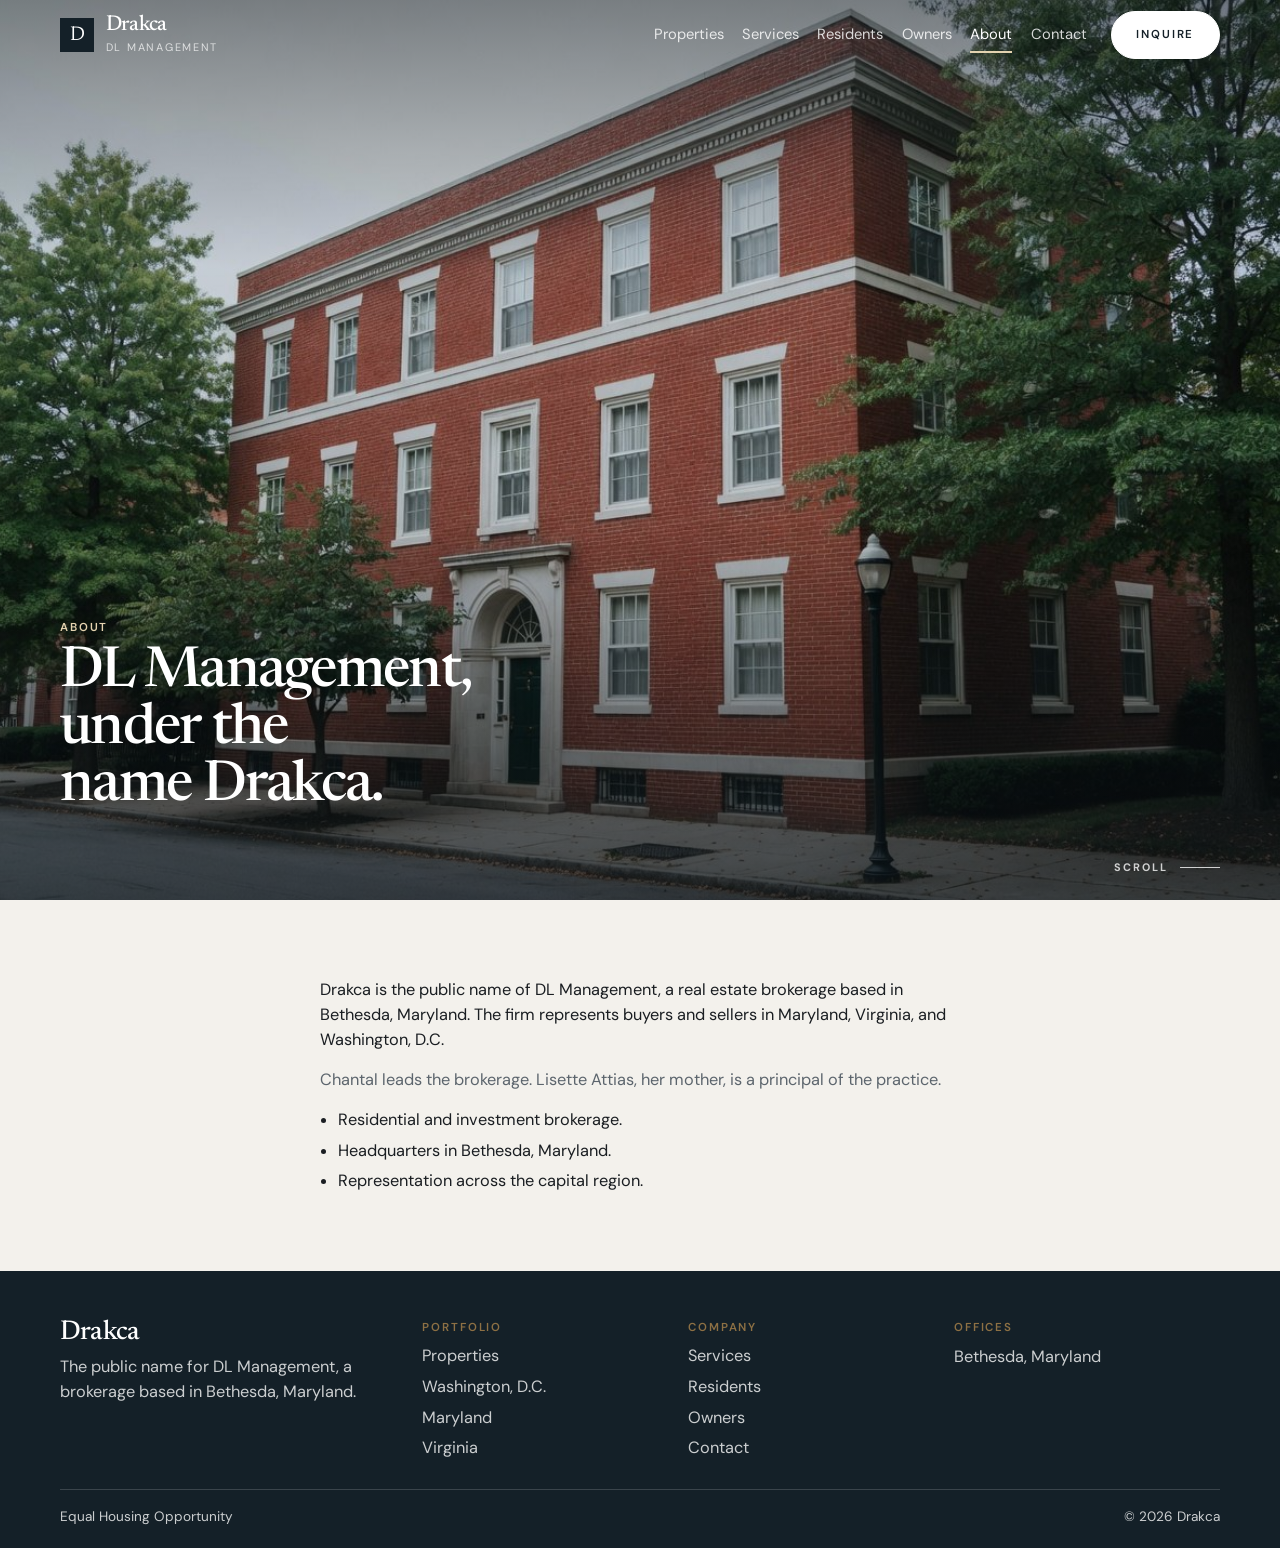
==== about.html @ c4f1db87 "Publish the Drakca site. Static pages for DL Management, under the public name Drakca." ====
<!DOCTYPE html>
<html lang="en">
<head>
  <meta charset="utf-8">
  <meta name="viewport" content="width=device-width, initial-scale=1">
  <title>About — Drakca</title>
  <meta name="description" content="Drakca is a property company working across Maryland, Virginia, and Washington, D.C.">
  <meta name="theme-color" content="#142028">
  <link rel="icon" href="favicon.svg" type="image/svg+xml">
  <link rel="preconnect" href="https://fonts.googleapis.com">
  <link rel="preconnect" href="https://fonts.gstatic.com" crossorigin>
  <link href="https://fonts.googleapis.com/css2?family=DM+Sans:ital,opsz,wght@0,9..40,400;0,9..40,500;0,9..40,600;0,9..40,700&family=Newsreader:opsz,wght@6..72,400;6..72,500;6..72,600&display=swap" rel="stylesheet">
  <link rel="stylesheet" href="css/styles.css?v=5">
</head>
<body data-page="about">
  <a class="skip" href="#main">Skip to content</a>
  <header class="site-header" id="header">
    <div class="wrap header-inner">
      <a class="brand" href="index.html"><span class="brand-mark" aria-hidden="true">D</span><span class="brand-type"><span class="brand-name">Drakca</span><span class="brand-sub">DL Management</span></span></a>
      <button class="menu-toggle" type="button" aria-expanded="false" aria-controls="nav-panel">Menu</button>
      <nav class="nav-panel" id="nav-panel" aria-label="Primary">
        <a href="properties.html" data-nav="properties">Properties</a>
        <a href="services.html" data-nav="services">Services</a>
        <a href="residents.html" data-nav="residents">Residents</a>
        <a href="owners.html" data-nav="owners">Owners</a>
        <a href="about.html" data-nav="about">About</a>
        <a href="contact.html" data-nav="contact">Contact</a>
        <a class="btn nav-inquire" href="contact.html">Inquire</a>
      </nav>
    </div>
  </header>
  <main id="main">
    <section class="page-hero">
      <img class="hero-media" src="images/bradley.jpg" alt="Brick apartment building on a tree-lined Bethesda street.">
      <div class="hero-shade" aria-hidden="true"></div>
      <div class="wrap">
        <p class="eyebrow">About</p>
        <h1>DL Management, under the name Drakca.</h1>
      </div>
      <a class="scroll-cue" href="#page">
        <span>Scroll</span>
        <span class="scroll-line" aria-hidden="true"></span>
      </a>
    </section>
    <section class="section" id="page">
      <div class="wrap prose">
        <p>Drakca is the public name of DL Management, a real estate brokerage based in Bethesda, Maryland. The firm represents buyers and sellers in Maryland, Virginia, and Washington, D.C.</p>
        <p>Chantal leads the brokerage. Lisette Attias, her mother, is a principal of the practice.</p>
        <ul class="list">
          <li>Residential and investment brokerage.</li>
          <li>Headquarters in Bethesda, Maryland.</li>
          <li>Representation across the capital region.</li>
        </ul>
      </div>
    </section>
  </main>
  <footer class="site-footer">
    <div class="wrap foot-grid">
      <div><p class="brand-name">Drakca</p><p>The public name for DL Management, a brokerage based in Bethesda, Maryland.</p></div>
      <div><p class="foot-label">Portfolio</p><a href="properties.html">Properties</a><a href="properties.html?state=Washington%2C%20D.C.">Washington, D.C.</a><a href="properties.html?state=Maryland">Maryland</a><a href="properties.html?state=Virginia">Virginia</a></div>
      <div><p class="foot-label">Company</p><a href="services.html">Services</a><a href="residents.html">Residents</a><a href="owners.html">Owners</a><a href="contact.html">Contact</a></div>
      <div><p class="foot-label">Offices</p><p>Bethesda, Maryland</p></div>
    </div>
    <div class="wrap legal"><span>Equal Housing Opportunity</span><span>© <span id="year">2026</span> Drakca</span></div>
  </footer>
  <script src="js/data.js"></script>
  <script src="js/site.js"></script>
</body>
</html>
---- css/styles.css ----
:root {
  --navy: #142028;
  --navy-2: #1d303b;
  --ink: #1a1e22;
  --muted: #5c656d;
  --line: #e3ddd4;
  --bg: #f3f1ec;
  --white: #fffcf8;
  --brass: #8d7044;
  --serif: "Newsreader", "Iowan Old Style", Georgia, serif;
  --sans: "DM Sans", "Avenir Next", "Segoe UI", sans-serif;
  --pad: clamp(1.15rem, 3vw, 2rem);
  --max: 1160px;
  --header: 4.4rem;
  color-scheme: light;
}

*, *::before, *::after { box-sizing: border-box; }
[hidden] { display: none !important; }
html { scroll-behavior: smooth; }
body {
  margin: 0;
  background: var(--bg);
  color: var(--ink);
  font-family: var(--sans);
  font-size: 1.02rem;
  line-height: 1.55;
  text-rendering: optimizeLegibility;
}
body.nav-open { overflow: hidden; }
img { max-width: 100%; display: block; }
button, input, select, textarea { font: inherit; color: inherit; }
button { cursor: pointer; }
h1, h2, h3, p { margin: 0; }
a { color: inherit; }
:focus-visible { outline: 2px solid var(--navy); outline-offset: 3px; }
::selection { background: var(--navy); color: white; }

.skip {
  position: absolute; left: var(--pad); top: -4rem;
  background: var(--navy); color: white; padding: 0.5rem 0.75rem; z-index: 80;
}
.skip:focus { top: 0.5rem; }
.wrap { width: min(var(--max), calc(100% - var(--pad) * 2)); margin-inline: auto; }
.eyebrow, .kicker, .foot-label, .filter-label {
  font-size: 0.72rem;
  letter-spacing: 0.16em;
  text-transform: uppercase;
  color: var(--brass);
  font-weight: 600;
}
.lede { color: var(--muted); max-width: 40rem; font-size: 1.05rem; }
h1, h2, .brand-name, .card h3, .market h3 {
  font-family: var(--serif);
  font-weight: 500;
  letter-spacing: -0.03em;
  line-height: 1.02;
}

.site-header {
  position: fixed; inset: 0 0 auto 0; z-index: 40;
  background: transparent;
  border-bottom: 1px solid transparent;
  color: white;
  transition: background .2s ease, border-color .2s ease, color .2s ease;
}
.site-header.is-scrolled,
body.nav-open .site-header {
  background: rgba(255, 252, 248, .96);
  border-bottom-color: var(--line);
  color: var(--navy);
}
.header-inner {
  height: var(--header);
  display: flex;
  align-items: center;
  gap: 1.25rem;
  position: relative;
}
.brand {
  display: flex; align-items: center; gap: 0.7rem;
  text-decoration: none; margin-right: auto;
}
.brand-mark {
  width: 2.15rem; height: 2.15rem;
  display: grid; place-items: center;
  background: var(--navy); color: white;
  font-family: var(--serif); font-size: 1.25rem;
}
.brand-name { display: block; font-size: 1.35rem; line-height: 1; color: inherit; }
.brand-sub {
  display: block; margin-top: 0.15rem;
  font-family: var(--sans); font-size: 0.68rem;
  letter-spacing: 0.16em; text-transform: uppercase; color: inherit; opacity: .72;
}
.nav-panel { display: flex; align-items: center; gap: 1.15rem; }
.nav-panel a:not(.btn) {
  text-decoration: none;
  font-size: 0.92rem;
  color: inherit;
  opacity: .82;
  padding: 0.35rem 0;
  border-bottom: 2px solid transparent;
}
.nav-panel a:not(.btn):hover { opacity: 1; }
.nav-panel a[aria-current="page"] { opacity: 1; border-bottom-color: #e4d3b0; }
.site-header.is-scrolled .nav-panel a[aria-current="page"],
body.nav-open .site-header .nav-panel a[aria-current="page"] { border-bottom-color: var(--brass); }
.nav-inquire {
  margin-left: 0.35rem;
  min-height: 2.5rem;
  padding: 0 1.15rem;
  opacity: 1;
  background: white;
  color: var(--navy);
  border-color: white;
}
.site-header.is-scrolled .nav-inquire,
body.nav-open .nav-inquire {
  background: var(--navy);
  color: white;
  border-color: var(--navy);
}
.menu-toggle {
  display: none;
  height: 2.5rem; padding: 0 0.85rem;
  border: 1px solid rgba(255,255,255,.55);
  background: transparent;
  color: inherit;
}
.site-header.is-scrolled .menu-toggle,
body.nav-open .menu-toggle {
  border-color: var(--line);
  background: var(--white);
  color: var(--navy);
}

.btn, .btn-ghost, .btn-line, .btn-text {
  display: inline-flex; align-items: center; justify-content: center;
  text-decoration: none;
  font-size: 0.72rem; font-weight: 600;
  letter-spacing: 0.16em; text-transform: uppercase;
  transition: background .3s ease, color .3s ease, border-color .3s ease;
}
.btn, .btn-line {
  min-height: 3rem; padding: 0 1.55rem;
  border: 1px solid transparent; border-radius: 999px;
}
.btn { background: var(--navy); color: white; border-color: var(--navy); }
.site-header .nav-inquire { background: white; color: var(--navy); border-color: white; }
.site-header.is-scrolled .nav-inquire,
body.nav-open .site-header .nav-inquire { background: var(--navy); color: white; border-color: var(--navy); }
.btn:hover { background: #0d171c; }
.btn-text, .btn-ghost {
  min-height: 0; padding: 0.35rem 0;
  background: none; border: 0; border-radius: 0;
  color: inherit;
  border-bottom: 1px solid transparent;
}
.btn-text:hover, .btn-ghost:hover { border-bottom-color: currentColor; }
.btn-line { background: transparent; color: var(--navy); border-color: var(--navy); }
.btn-line:hover { background: var(--navy); color: white; }
.btn-block { width: 100%; }

.hero {
  position: relative;
  min-height: 100svh;
  display: flex;
  align-items: flex-end;
  color: white;
  background: var(--navy);
  overflow: hidden;
}
.hero-media, .hero-shade { position: absolute; inset: 0; }
.hero-media { width: 100%; height: 100%; max-width: none; object-fit: cover; object-position: 58% 42%; }
.hero-shade {
  background:
    linear-gradient(180deg, rgba(10,16,20,.62) 0%, rgba(10,16,20,.18) 22%, rgba(10,16,20,.12) 48%, rgba(10,16,20,.72) 100%),
    linear-gradient(100deg, rgba(10,16,20,.5) 0%, rgba(10,16,20,.16) 46%, rgba(10,16,20,0) 72%);
}
.page-hero .hero-shade {
  background: linear-gradient(180deg, rgba(10,16,20,.48) 0%, rgba(10,16,20,.06) 30%, rgba(10,16,20,.08) 58%, rgba(10,16,20,.7) 100%);
}
.hero-content { position: relative; z-index: 1; padding: 0 0 2.4rem; }
.finder {
  --finder-line: rgba(20, 32, 40, 0.16);
  --finder-ink: var(--ink);
  --finder-label: var(--brass);
  --finder-muted: var(--muted);
  --finder-chevron: url("data:image/svg+xml;utf8,<svg xmlns='http://www.w3.org/2000/svg' viewBox='0 0 12 8' fill='none'><path d='M1 1.5 6 6.5 11 1.5' stroke='%238d7044' stroke-width='1.4' stroke-linecap='round' stroke-linejoin='round'/></svg>");
  display: grid;
  grid-template-columns: 0.9fr 0.9fr 1.05fr 1.35fr auto;
  align-items: stretch;
  margin-top: 1.65rem;
  max-width: 100%;
  background: transparent;
  color: var(--finder-ink);
  border: 0;
  border-top: 1px solid var(--finder-line);
  box-shadow: none;
}
.hero .finder {
  --finder-line: rgba(255, 255, 255, 0.32);
  --finder-ink: white;
  --finder-label: #e4d3b0;
  --finder-muted: rgba(255, 255, 255, 0.66);
  --finder-chevron: url("data:image/svg+xml;utf8,<svg xmlns='http://www.w3.org/2000/svg' viewBox='0 0 12 8' fill='none'><path d='M1 1.5 6 6.5 11 1.5' stroke='%23e4d3b0' stroke-width='1.4' stroke-linecap='round' stroke-linejoin='round'/></svg>");
  color-scheme: dark;
}
.finder label {
  display: grid;
  align-content: center;
  gap: 0.28rem;
  min-width: 0;
  padding: 0.85rem 1.05rem 0.7rem 0;
  border-right: 0;
}
.finder label + label { padding-left: 1.05rem; }
.finder label span {
  font-size: 0.66rem;
  letter-spacing: 0.16em;
  text-transform: uppercase;
  color: var(--finder-label);
  font-weight: 600;
}
.finder select,
.finder input {
  width: 100%;
  min-width: 0;
  border: 0;
  border-radius: 0;
  background: transparent;
  padding: 0;
  min-height: 1.7rem;
  font-family: var(--serif);
  font-size: 1.2rem;
  letter-spacing: -0.02em;
  color: var(--finder-ink);
  box-shadow: none;
}
.finder input::placeholder { color: var(--finder-muted); font-family: var(--serif); }
.finder select {
  appearance: none;
  background-image: var(--finder-chevron);
  background-repeat: no-repeat;
  background-position: right 0.05rem center;
  background-size: 0.7rem;
  padding-right: 1.2rem;
  cursor: pointer;
}
.hero .finder select option { color: var(--ink); background: var(--white); }
.finder-go {
  align-self: end;
  display: inline-flex;
  align-items: center;
  justify-content: flex-end;
  gap: 0.55rem;
  margin: 0 0 0.55rem 0.75rem;
  min-height: 0;
  padding: 0.35rem 0;
  border: 0;
  border-radius: 0;
  background: transparent;
  color: var(--finder-ink);
  font-size: 0.66rem;
  font-weight: 600;
  letter-spacing: 0.16em;
  text-transform: uppercase;
}
.finder-go svg { width: 1.05rem; height: 1.05rem; flex: none; }
.finder-go:hover { background: transparent; border-bottom: 1px solid currentColor; filter: none; }
.finder-page { margin-top: 0; margin-bottom: 1.35rem; }
.hero .btn, .close .btn, .band .btn { background: var(--white); color: var(--navy); border-color: var(--white); }
.hero .btn:hover, .close .btn:hover, .band .btn:hover { background: #f7f4ee; }
.scroll-cue {
  position: absolute; z-index: 1; right: max(var(--pad), calc((100% - var(--max)) / 2));
  bottom: 1.5rem;
  display: inline-flex; align-items: center; gap: 0.75rem;
  color: rgba(255,255,255,.78);
  text-decoration: none;
  font-size: 0.68rem; font-weight: 700;
  letter-spacing: 0.18em; text-transform: uppercase;
}
.scroll-cue:hover { color: white; }
.scroll-line { width: 2.5rem; height: 1px; background: currentColor; }
.hero .eyebrow { color: #e4d3b0; }
.hero h1 {
  margin: 0.45rem 0 0.75rem;
  font-size: clamp(2.35rem, 4.4vw, 4.05rem);
  max-width: min(14ch, 100%);
  text-wrap: balance;
  color: white;
}
.hero .lede { color: rgba(255,255,255,.9); font-size: 1.08rem; max-width: 32rem; }
.hero-actions { display: flex; flex-wrap: wrap; gap: 0.7rem; margin-top: 1.35rem; }

.section { padding: clamp(3.2rem, 6vw, 5.2rem) 0; }
section[id] { scroll-margin-top: calc(var(--header) + 0.75rem); }
body[data-page="properties"] #page {
  scroll-margin-top: var(--header);
  box-shadow: 0 -3rem 0 var(--bg);
}
.markets-section { padding-bottom: clamp(2.6rem, 5vw, 4rem); }
.section-follow { padding-top: 0; }
.section-head { margin-bottom: 1.6rem; max-width: 40rem; }
.section-head h2, .page-hero h1 { font-size: clamp(2.3rem, 4vw, 3.4rem); }
.section-head .lede, .page-hero .lede { margin-top: 0.75rem; }
.section-head-row {
  display: flex; justify-content: space-between; align-items: flex-end; gap: 1.5rem;
  margin-bottom: 1.5rem;
}
.section-head-row h2 { font-size: clamp(2.1rem, 4vw, 3rem); }

.property-tease { padding: 2.1rem 0 0.2rem; }
.property-tease .wrap { display: flex; flex-direction: column; align-items: center; }
.bubbles {
  display: flex;
  flex-wrap: wrap;
  justify-content: center;
  gap: 1.15rem 1.6rem;
  width: 100%;
}
.bubble {
  width: 7.4rem;
  display: flex;
  flex-direction: column;
  align-items: center;
  gap: 0.55rem;
  text-align: center;
  text-decoration: none;
  color: var(--ink);
}
.bubble-photo {
  position: relative;
  width: 5.35rem;
  height: 5.35rem;
  border-radius: 50%;
  display: block;
}
.bubble-photo img,
.bubble-mark {
  width: 100%;
  height: 100%;
  border-radius: 50%;
  object-fit: cover;
  background: var(--white);
  border: 1px solid var(--line);
  display: block;
}
.bubble-mark {
  display: grid;
  place-items: center;
  font-family: var(--serif);
  font-size: 1.35rem;
  color: var(--navy);
}
.bubble-facts {
  position: absolute;
  inset: 0;
  border-radius: 50%;
  background: rgba(20, 32, 40, 0.9);
  color: white;
  display: flex;
  flex-direction: column;
  justify-content: center;
  align-items: center;
  gap: 0.22rem;
  padding: 0.75rem;
  text-align: center;
  font-size: 0.68rem;
  line-height: 1.25;
  opacity: 0;
  transition: opacity .18s ease;
}
.bubble:hover .bubble-facts,
.bubble:focus-visible .bubble-facts { opacity: 1; }
.bubble-name {
  font-family: var(--serif);
  font-size: 0.98rem;
  line-height: 1.2;
}
.bubble:hover .bubble-name { text-decoration: underline; text-underline-offset: 0.14em; }
.shop {
  display: flex;
  flex-wrap: wrap;
  justify-content: center;
  gap: 2.4rem 2.1rem;
  padding: 0.4rem 0 1rem;
}
.shop .bubble { width: 11rem; }
.shop .bubble-photo { width: 9.6rem; height: 9.6rem; }
.shop .bubble-facts { font-size: 0.84rem; padding: 1.1rem; gap: 0.35rem; }
.shop .bubble-name { font-size: 1.15rem; }
.apply-panel h2 { font-size: 1.8rem; margin: 0.35rem 0 0.2rem; }
.apply-panel ol { margin: 0.85rem 0 1.15rem; padding-left: 1.15rem; color: var(--muted); }
.apply-panel li + li { margin-top: 0.45rem; }
.apply-note { margin-top: 0.9rem; font-size: 0.92rem; }
.apply-note a { font-weight: 600; }
.see-properties {
  display: inline-flex;
  flex-direction: column;
  align-items: center;
  gap: 0.4rem;
  margin-top: 1.25rem;
  color: var(--navy);
  font-weight: 600;
  font-size: 0.95rem;
  text-decoration: none;
}
.see-properties:hover { color: var(--brass); }
.see-arrow {
  width: 2.15rem;
  height: 2.15rem;
  border: 1px solid currentColor;
  border-radius: 50%;
  display: grid;
  place-items: center;
}
.see-arrow svg { width: 0.95rem; height: 0.95rem; display: block; }

.markets { display: grid; grid-template-columns: repeat(3, 1fr); gap: 1rem; }
.market {
  background: var(--white);
  border: 1px solid var(--line);
  padding: 1.3rem 1.25rem 1.15rem;
  display: flex; flex-direction: column; gap: 0.8rem;
  min-height: 100%;
}
.market h3 { font-size: 1.8rem; }
.market ul { margin: 0; padding: 0; list-style: none; color: var(--muted); }
.market li + li { margin-top: 0.25rem; }
a.market { text-decoration: none; color: inherit; }
.market a { margin-top: auto; color: var(--navy); }
a.market .btn-text { margin-top: auto; align-self: flex-start; color: var(--navy); }
a.market:hover h3 { text-decoration: underline; text-underline-offset: 0.14em; }

.book, .featured {
  display: grid;
  grid-template-columns: repeat(3, 1fr);
  gap: 1.35rem 1rem;
}
.card {
  display: flex; flex-direction: column;
  text-decoration: none; color: inherit;
  background: var(--white);
  border: 1px solid var(--line);
}
.card figure { margin: 0; overflow: hidden; background: #e7e2da; }
.card img { width: 100%; aspect-ratio: 3/2; object-fit: cover; transition: transform .45s ease; }
.card:hover img { transform: scale(1.035); }
.card-body { padding: 0.9rem 0.95rem 1.05rem; }
.card h3 { font-size: 1.45rem; margin: 0.3rem 0 0.25rem; }
.card .meta, .card .open-note { color: var(--muted); font-size: 0.92rem; }
.card .open-note { color: var(--navy); margin-top: 0.35rem; font-weight: 600; }
.card:hover h3 { text-decoration: underline; text-underline-offset: 0.14em; }

.service-grid { display: grid; grid-template-columns: 1fr 1fr; gap: 1rem; }
.service-card, .info-card, .step, .quote {
  background: var(--white);
  border: 1px solid var(--line);
  padding: 1.25rem 1.2rem 1.3rem;
}
.service-card h3, .info-card h3, .step h3 { font-family: var(--serif); font-size: 1.55rem; font-weight: 500; margin: 0.35rem 0 0.45rem; }
.service-card p, .info-card p, .step p { color: var(--muted); }
.num { font-family: var(--serif); color: var(--brass); font-size: 0.95rem; }

.band {
  display: grid;
  grid-template-columns: 1.15fr 0.85fr;
  background: var(--navy);
  color: white;
}
.band img { width: 100%; height: 100%; min-height: 320px; object-fit: cover; }
.band-copy { padding: clamp(2rem, 5vw, 4rem); display: flex; flex-direction: column; justify-content: center; }
.band h2 { font-size: clamp(2rem, 4vw, 3rem); margin: 0.4rem 0 0.8rem; }
.band p { color: rgba(255,255,255,.82); max-width: 36rem; }
.band .hero-actions { margin-top: 1.35rem; }
.band .btn { align-self: flex-start; }

.close {
  position: relative;
  min-height: clamp(28rem, 70vh, 40rem);
  display: flex; align-items: flex-end;
  color: white;
  background: var(--navy);
  overflow: hidden;
}
.close img { position: absolute; inset: 0; width: 100%; height: 100%; object-fit: cover; object-position: center 40%; }
.close-copy { position: relative; z-index: 1; padding: 4rem 0 3.4rem; }
.close h2 { font-size: clamp(2.4rem, 5vw, 4rem); margin: 0.45rem 0 0.8rem; }
.close p { color: rgba(255,255,255,.86); max-width: 34rem; }
.close .eyebrow { color: #e4d3b0; }

.quotes { display: grid; grid-template-columns: repeat(3, 1fr); gap: 1rem; }
.quote blockquote {
  margin: 0.6rem 0 1rem;
  font-family: var(--serif);
  font-size: 1.35rem;
  line-height: 1.25;
  letter-spacing: -0.02em;
}
.quote figcaption { color: var(--muted); font-size: 0.9rem; }

.page-hero {
  position: relative;
  height: 100svh;
  min-height: 100svh;
  max-height: 100svh;
  display: flex;
  align-items: flex-end;
  color: white;
  background: var(--navy);
  overflow: hidden;
  padding: 0;
}
.page-hero .hero-media { object-position: center 46%; }
.page-hero .wrap { position: relative; z-index: 1; width: min(var(--max), calc(100% - var(--pad) * 2)); padding: 0 0 5.2rem; }
.page-hero h1 {
  max-width: min(16ch, 100%);
  color: white;
  text-wrap: balance;
  margin-top: 0.5rem;
  font-size: clamp(2.35rem, 4.4vw, 4.05rem);
}
.page-action { margin-top: 1.6rem; }
.page-hero .lede { color: rgba(255,255,255,.88); max-width: 34rem; }
.page-hero .eyebrow { color: #e4d3b0; }
.page-hero .btn { background: var(--white); color: var(--navy); border-color: var(--white); }

.filter-bar {
  display: grid;
  gap: 0.9rem;
  background: var(--white);
  border: 1px solid var(--line);
  padding: 1rem;
  margin: 1.4rem 0 1rem;
}
.filter-row { display: flex; flex-wrap: wrap; gap: 0.4rem; align-items: center; }
.filter-label { width: 100%; margin-bottom: 0.15rem; }
.chip {
  border: 1px solid var(--line);
  background: var(--bg);
  color: var(--ink);
  min-height: 2.1rem;
  padding: 0.2rem 0.7rem;
  font-size: 0.9rem;
}
.chip.is-on { background: var(--navy); color: white; border-color: var(--navy); }
.search-row { display: grid; grid-template-columns: 1fr; }
.search-row input { width: 100%; border: 1px solid var(--line); background: var(--white); padding: 0.75rem 0.8rem; font-size: 1rem; }
.result-count { color: var(--muted); margin: 0 0 1rem; font-size: 0.92rem; }
.empty { color: var(--muted); padding: 0.5rem 0 1rem; }
.empty button { border: 0; background: none; padding: 0; color: var(--navy); font-weight: 600; text-decoration: underline; text-underline-offset: 0.15em; }

.property-intro { padding-top: 0; }
.property-intro h1 { font-size: clamp(2.6rem, 5vw, 4.2rem); }
.facts {
  display: grid;
  grid-template-columns: repeat(3, 1fr);
  gap: 1rem;
  margin: 1.4rem 0;
  padding: 1rem 0;
  border-top: 1px solid var(--line);
  border-bottom: 1px solid var(--line);
}
.facts dt { font-size: 0.72rem; letter-spacing: 0.12em; text-transform: uppercase; color: var(--muted); }
.facts dd { margin: 0.25rem 0 0; }
.story-grid { display: grid; grid-template-columns: 1.3fr 0.7fr; gap: 2rem; align-items: start; }
.story p { color: var(--muted); margin-top: 0.85rem; }
.inquiry {
  background: var(--white);
  border: 1px solid var(--line);
  padding: 1.2rem;
  position: sticky;
  top: 5.5rem;
}
.inquiry p { color: var(--muted); margin: 0.4rem 0 1rem; }
.gallery { display: grid; grid-template-columns: 1fr 1fr; gap: 0.7rem; margin-top: 1rem; }
.gallery img { width: 100%; aspect-ratio: 3/2; object-fit: cover; }

.split { display: grid; grid-template-columns: 1fr 1fr; gap: 1rem; }
.steps { display: grid; grid-template-columns: repeat(3, 1fr); gap: 1rem; }
.callout {
  border-left: 3px solid var(--navy);
  background: var(--white);
  padding: 1rem 1.1rem;
  color: var(--ink);
}
.list { margin: 0.6rem 0 0; padding-left: 1.1rem; }
.list li + li { margin-top: 0.35rem; }

.prose { max-width: 40rem; }
.prose p + p, .prose .list { margin-top: 0.9rem; }
.prose p { color: var(--muted); }
.prose p:first-child { color: var(--ink); }
.contact-grid, .about-grid {
  display: grid;
  grid-template-columns: 0.85fr 1.15fr;
  gap: clamp(1.5rem, 4vw, 3rem);
  align-items: start;
}
.about-grid img { width: 100%; aspect-ratio: 4/3; object-fit: cover; }
.form, .form-success {
  background: var(--white);
  border: 1px solid var(--line);
  padding: clamp(1rem, 2vw, 1.4rem);
  display: grid;
  gap: 0.85rem;
}
.form-row { display: grid; grid-template-columns: 1fr 1fr; gap: 0.85rem; }
.field { display: grid; gap: 0.35rem; }
.field label { font-size: 0.75rem; letter-spacing: 0.08em; text-transform: uppercase; color: var(--muted); }
input, select, textarea {
  width: 100%; border: 1px solid var(--line); background: var(--white);
  padding: 0.75rem 0.8rem; border-radius: 0; font-size: 1rem;
}
textarea { min-height: 8.5rem; resize: vertical; }
input[aria-invalid="true"], textarea[aria-invalid="true"] { border-color: #8d3b32; }
.error { color: #8d3b32; font-size: 0.85rem; margin: 0; letter-spacing: 0; text-transform: none; }
.form-success h2 { font-size: 2.2rem; margin: 0.2rem 0 0.5rem; }
.form-success p { color: var(--muted); }
.desk-lines { display: grid; gap: 0.35rem; margin-top: 1.2rem; }
.desk-lines a { font-weight: 600; }

.faq details { border-top: 1px solid var(--line); }
.faq details:last-child { border-bottom: 1px solid var(--line); }
.faq summary {
  display: flex; justify-content: space-between; gap: 1rem;
  padding: 1rem 0; cursor: pointer; list-style: none; font-weight: 600;
}
.faq summary::-webkit-details-marker { display: none; }
.faq summary::after { content: "+"; font-family: var(--serif); font-size: 1.4rem; color: var(--muted); }
.faq details[open] summary::after { content: "–"; }
.faq details p { margin: 0 0 1rem; color: var(--muted); max-width: 44rem; }

.site-footer { background: var(--navy); color: rgba(255,255,255,.78); padding: 2.6rem 0 1.3rem; }
.foot-grid { display: grid; grid-template-columns: 1.4fr 1fr 1fr 1.1fr; gap: 1.5rem; }
.site-footer .brand-name { color: white; font-size: 1.7rem; }
.site-footer a { color: rgba(255,255,255,.78); text-decoration: none; display: block; margin-top: 0.35rem; }
.site-footer a:hover { color: white; }
.site-footer p { margin-top: 0.45rem; }
.legal {
  display: flex; justify-content: space-between; gap: 1rem; flex-wrap: wrap;
  margin-top: 1.8rem; padding-top: 1rem;
  border-top: 1px solid rgba(255,255,255,.16);
  font-size: 0.85rem;
}
.eho { display: inline-flex; align-items: center; gap: 0.4rem; }

@media (max-width: 980px) {
  .menu-toggle { display: inline-flex; }
  .nav-panel {
    display: none;
    position: absolute;
    left: calc(var(--pad) * -1);
    right: calc(var(--pad) * -1);
    top: 100%;
    flex-direction: column;
    align-items: stretch;
    gap: 0;
    padding: 0.25rem var(--pad) 1rem;
    background: var(--white);
    border-bottom: 1px solid var(--line);
  }
  .nav-panel.is-open { display: flex; }
  .nav-panel a:not(.btn) { padding: 0.85rem 0; border-bottom: 1px solid var(--line); font-size: 1.05rem; }
  .nav-inquire { margin: 0.8rem 0 0; justify-content: center; }
  .markets, .book, .featured, .service-grid, .quotes, .split, .steps, .facts, .story-grid, .contact-grid, .about-grid, .form-row, .foot-grid, .band {
    grid-template-columns: 1fr;
  }
  .inquiry { position: static; }
}
@media (max-width: 860px) {
  .finder { grid-template-columns: 1fr 1fr; }
  .finder label:nth-child(2) { border-right: 0; }
  .finder-query { grid-column: 1 / -1; padding-left: 0; border-top: 1px solid var(--finder-line); }
  .finder-go { grid-column: 1 / -1; justify-content: flex-start; margin: 0.35rem 0 0.7rem; }
}
@media (max-width: 640px) {
  .book, .featured { grid-template-columns: 1fr; }
  .page-hero { height: 100svh; max-height: 100svh; }
  .hero-content { padding-bottom: 1.6rem; }
  .page-hero .wrap { padding-bottom: 4.4rem; }
  .finder { grid-template-columns: 1fr; }
  .finder label, .finder label:nth-child(2), .finder label + label { padding-left: 0; border-bottom: 1px solid var(--finder-line); }
  .scroll-cue { left: var(--pad); right: auto; bottom: 1.15rem; }
  .hero h1 { font-size: clamp(2.35rem, 10vw, 3.1rem); }
  .page-hero h1 { font-size: clamp(2.2rem, 9vw, 2.9rem); }
  .section-head-row { flex-direction: column; align-items: flex-start; }
}
@media (prefers-reduced-motion: reduce) {
  html { scroll-behavior: auto; }
  .site-header { transition: none; }
  .card img, .bubble-facts { transition: none; }
}
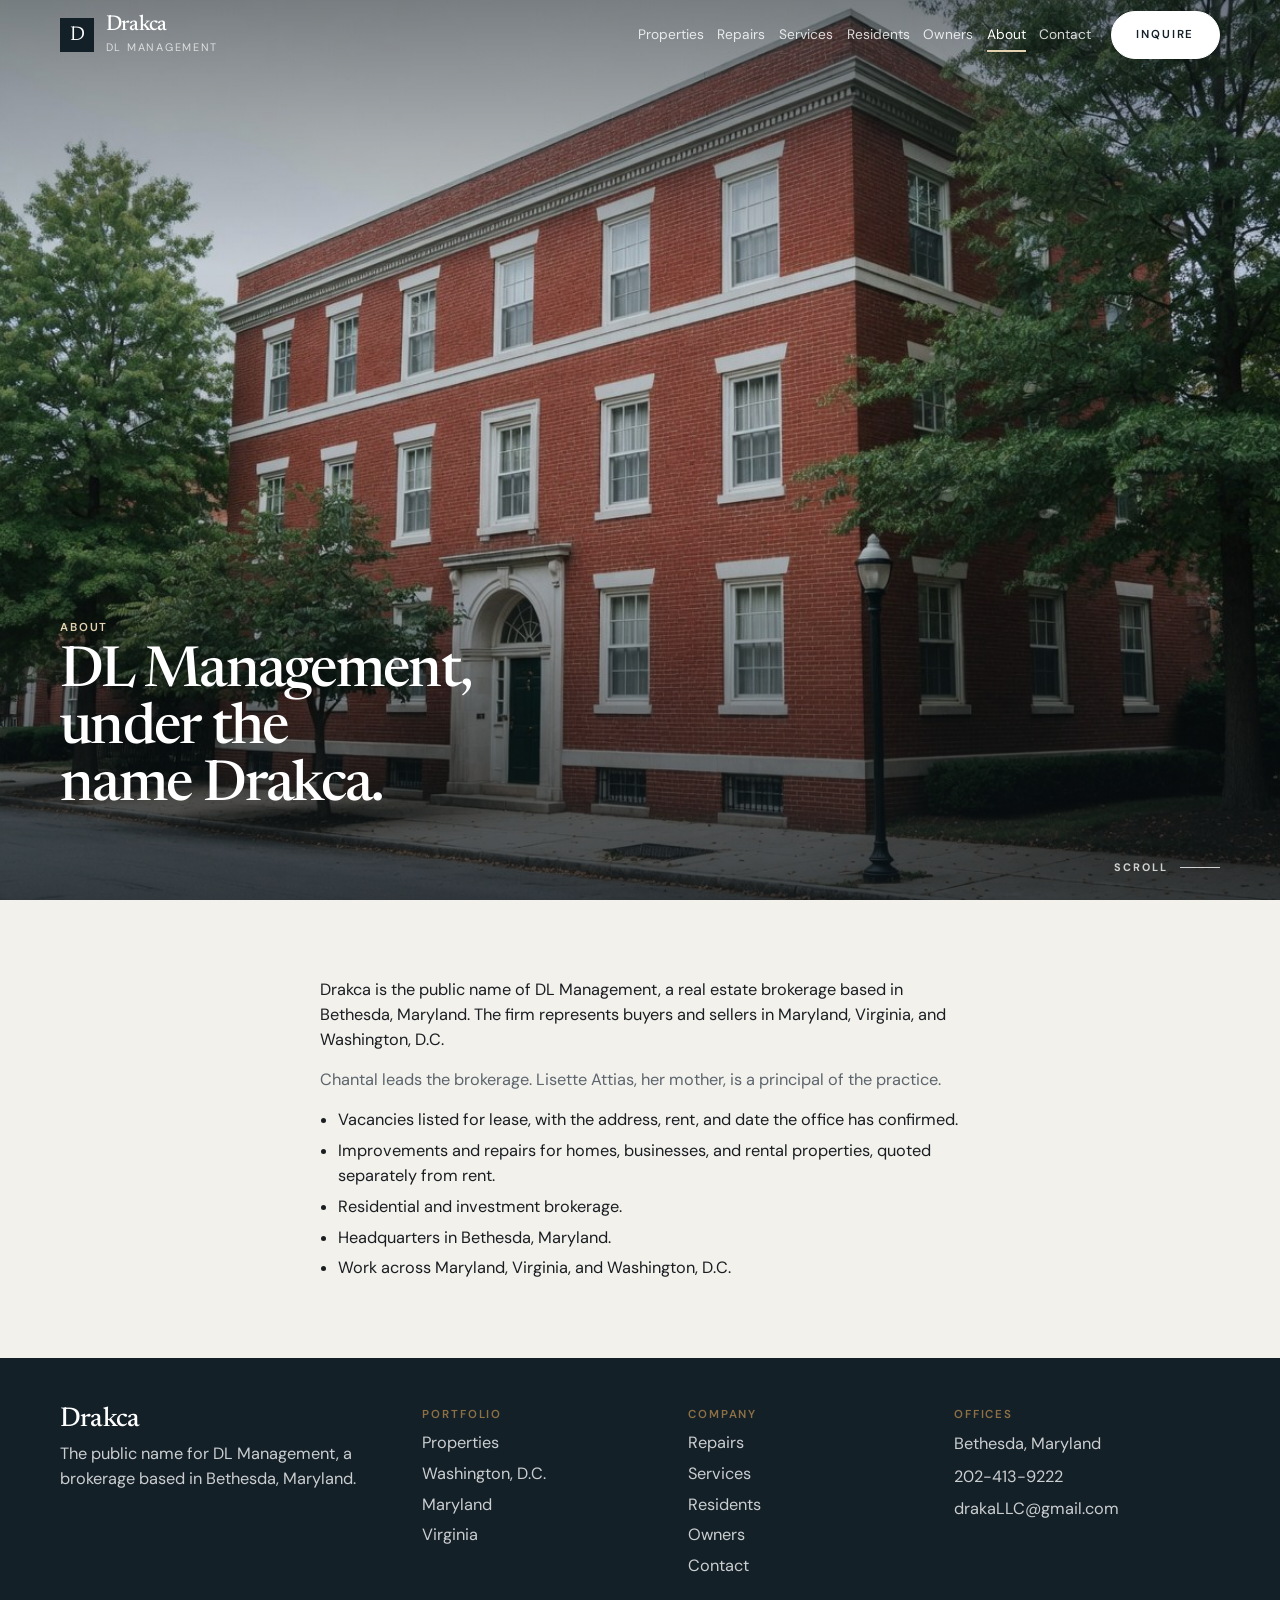
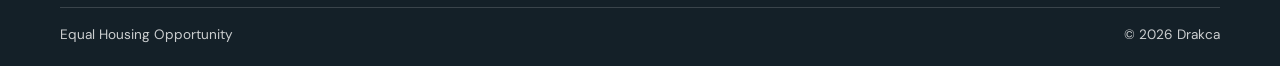
==== commit b937baf5: "List the Silver Spring vacancy and add repairs. Show 1607 Lansdowne Way for lease, the office phone " ====
--- a/about.html
+++ b/about.html
@@ -10,7 +10,7 @@
   <link rel="preconnect" href="https://fonts.googleapis.com">
   <link rel="preconnect" href="https://fonts.gstatic.com" crossorigin>
   <link href="https://fonts.googleapis.com/css2?family=DM+Sans:ital,opsz,wght@0,9..40,400;0,9..40,500;0,9..40,600;0,9..40,700&family=Newsreader:opsz,wght@6..72,400;6..72,500;6..72,600&display=swap" rel="stylesheet">
-  <link rel="stylesheet" href="css/styles.css?v=5">
+  <link rel="stylesheet" href="css/styles.css?v=6">
 </head>
 <body data-page="about">
   <a class="skip" href="#main">Skip to content</a>
@@ -20,6 +20,7 @@
       <button class="menu-toggle" type="button" aria-expanded="false" aria-controls="nav-panel">Menu</button>
       <nav class="nav-panel" id="nav-panel" aria-label="Primary">
         <a href="properties.html" data-nav="properties">Properties</a>
+        <a href="improvements.html" data-nav="improvements">Repairs</a>
         <a href="services.html" data-nav="services">Services</a>
         <a href="residents.html" data-nav="residents">Residents</a>
         <a href="owners.html" data-nav="owners">Owners</a>
@@ -47,9 +48,11 @@
         <p>Drakca is the public name of DL Management, a real estate brokerage based in Bethesda, Maryland. The firm represents buyers and sellers in Maryland, Virginia, and Washington, D.C.</p>
         <p>Chantal leads the brokerage. Lisette Attias, her mother, is a principal of the practice.</p>
         <ul class="list">
+          <li>Vacancies listed for lease, with the address, rent, and date the office has confirmed.</li>
+          <li>Improvements and repairs for homes, businesses, and rental properties, quoted separately from rent.</li>
           <li>Residential and investment brokerage.</li>
           <li>Headquarters in Bethesda, Maryland.</li>
-          <li>Representation across the capital region.</li>
+          <li>Work across Maryland, Virginia, and Washington, D.C.</li>
         </ul>
       </div>
     </section>
@@ -58,8 +61,8 @@
     <div class="wrap foot-grid">
       <div><p class="brand-name">Drakca</p><p>The public name for DL Management, a brokerage based in Bethesda, Maryland.</p></div>
       <div><p class="foot-label">Portfolio</p><a href="properties.html">Properties</a><a href="properties.html?state=Washington%2C%20D.C.">Washington, D.C.</a><a href="properties.html?state=Maryland">Maryland</a><a href="properties.html?state=Virginia">Virginia</a></div>
-      <div><p class="foot-label">Company</p><a href="services.html">Services</a><a href="residents.html">Residents</a><a href="owners.html">Owners</a><a href="contact.html">Contact</a></div>
-      <div><p class="foot-label">Offices</p><p>Bethesda, Maryland</p></div>
+      <div><p class="foot-label">Company</p><a href="improvements.html">Repairs</a><a href="services.html">Services</a><a href="residents.html">Residents</a><a href="owners.html">Owners</a><a href="contact.html">Contact</a></div>
+      <div><p class="foot-label">Offices</p><p>Bethesda, Maryland</p><p><a data-phone href=""></a></p><p><a data-email href=""></a></p></div>
     </div>
     <div class="wrap legal"><span>Equal Housing Opportunity</span><span>© <span id="year">2026</span> Drakca</span></div>
   </footer>
--- a/css/styles.css
+++ b/css/styles.css
@@ -93,10 +93,10 @@
   font-family: var(--sans); font-size: 0.68rem;
   letter-spacing: 0.16em; text-transform: uppercase; color: inherit; opacity: .72;
 }
-.nav-panel { display: flex; align-items: center; gap: 1.15rem; }
+.nav-panel { display: flex; align-items: center; gap: 0.85rem; }
 .nav-panel a:not(.btn) {
   text-decoration: none;
-  font-size: 0.92rem;
+  font-size: 0.86rem;
   color: inherit;
   opacity: .82;
   padding: 0.35rem 0;
@@ -293,9 +293,12 @@
 }
 .hero .lede { color: rgba(255,255,255,.9); font-size: 1.08rem; max-width: 32rem; }
 .hero-actions { display: flex; flex-wrap: wrap; gap: 0.7rem; margin-top: 1.35rem; }
+.contact-line { display: flex; flex-wrap: wrap; gap: 0.35rem 1.15rem; margin-top: 1.15rem; }
+.contact-line a { font-weight: 600; text-decoration: none; border-bottom: 1px solid transparent; }
+.contact-line a:hover { border-bottom-color: currentColor; }
 
 .section { padding: clamp(3.2rem, 6vw, 5.2rem) 0; }
-section[id] { scroll-margin-top: calc(var(--header) + 0.75rem); }
+section[id], #estimate { scroll-margin-top: calc(var(--header) + 0.75rem); }
 body[data-page="properties"] #page {
   scroll-margin-top: var(--header);
   box-shadow: 0 -3rem 0 var(--bg);
@@ -439,6 +442,7 @@
   grid-template-columns: repeat(3, 1fr);
   gap: 1.35rem 1rem;
 }
+.book:has(> .card:only-child) { grid-template-columns: minmax(0, 38rem); }
 .card {
   display: flex; flex-direction: column;
   text-decoration: none; color: inherit;
@@ -526,6 +530,15 @@
 .page-hero .lede { color: rgba(255,255,255,.88); max-width: 34rem; }
 .page-hero .eyebrow { color: #e4d3b0; }
 .page-hero .btn { background: var(--white); color: var(--navy); border-color: var(--white); }
+.page-hero.page-hero-plain {
+  height: auto;
+  min-height: 0;
+  max-height: none;
+  padding-top: calc(var(--header) + 2.75rem);
+}
+.page-hero.page-hero-plain .wrap { padding-bottom: 2.8rem; }
+.page-hero.page-hero-plain .scroll-cue { display: none; }
+.page-hero.page-hero-plain h1 { max-width: 16ch; }
 
 .filter-bar {
   display: grid;
@@ -679,6 +692,7 @@
 @media (max-width: 640px) {
   .book, .featured { grid-template-columns: 1fr; }
   .page-hero { height: 100svh; max-height: 100svh; }
+  .page-hero.page-hero-plain { height: auto; max-height: none; }
   .hero-content { padding-bottom: 1.6rem; }
   .page-hero .wrap { padding-bottom: 4.4rem; }
   .finder { grid-template-columns: 1fr; }
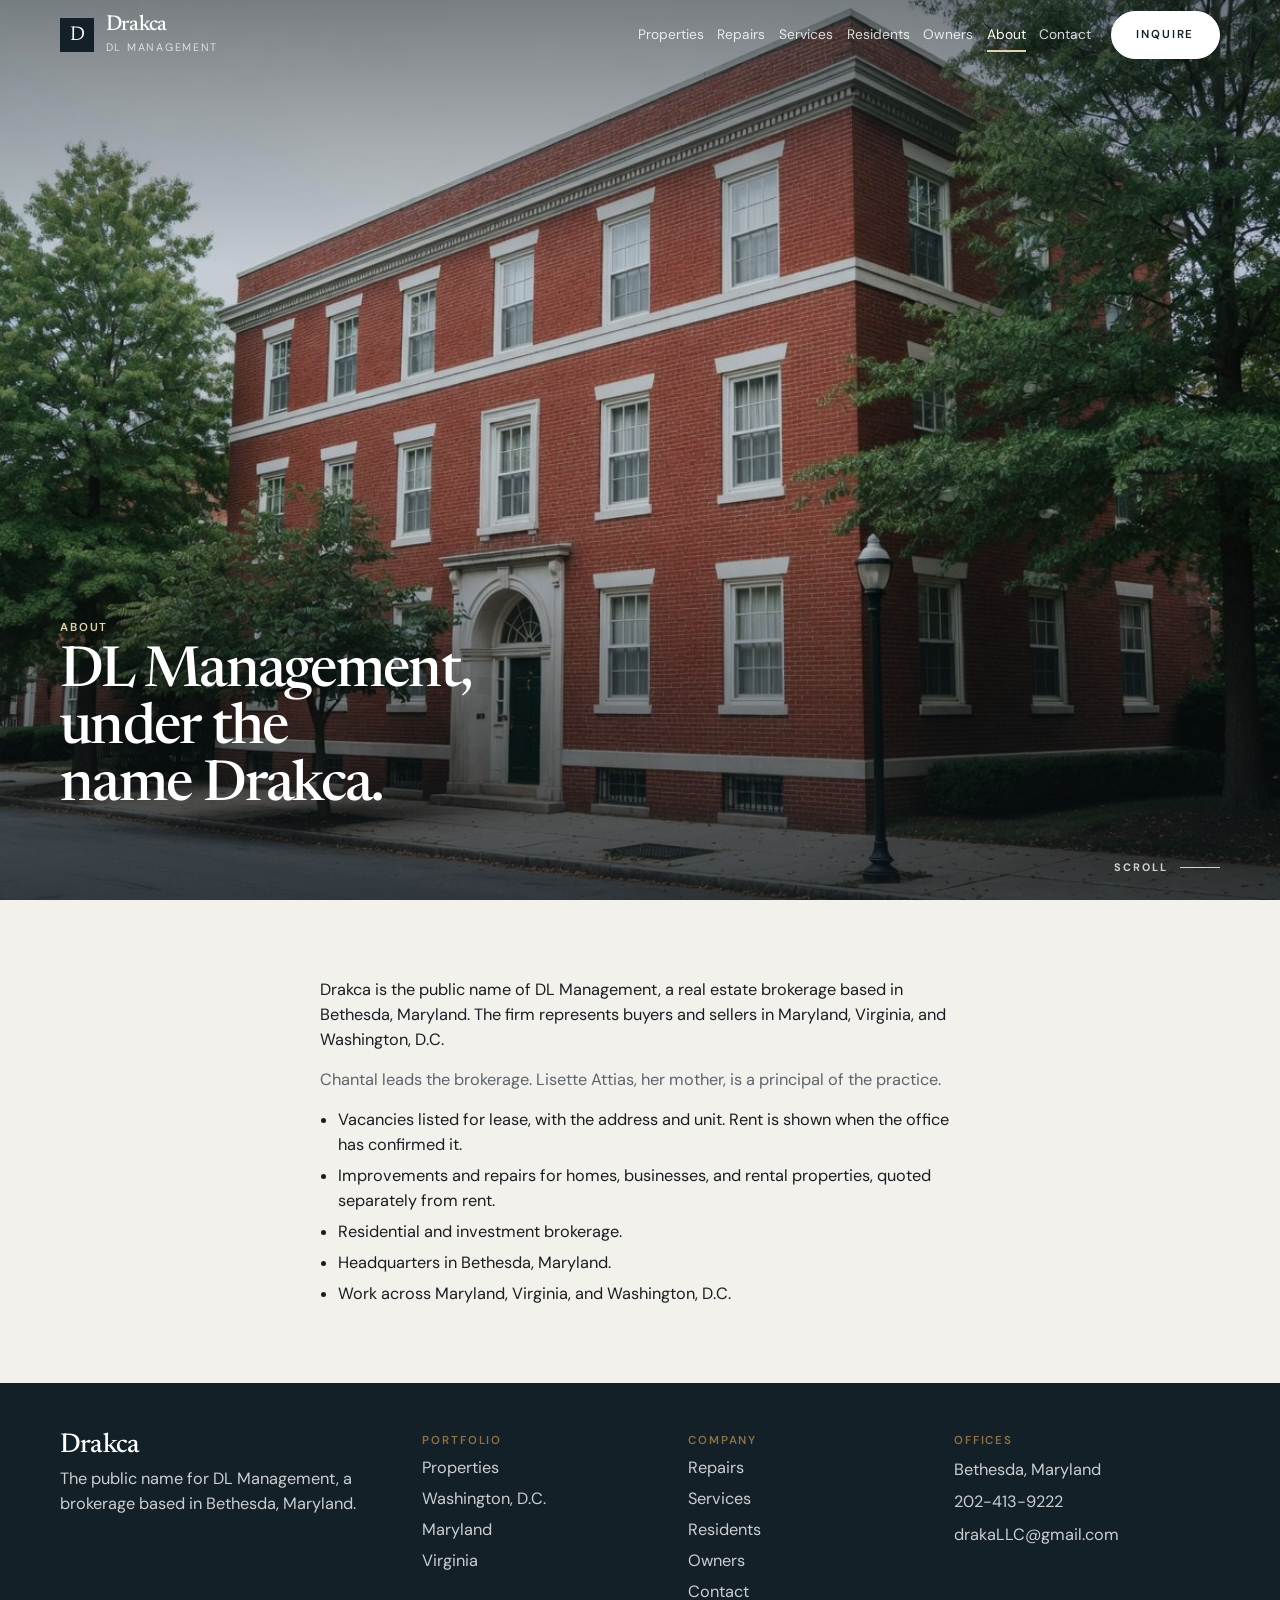
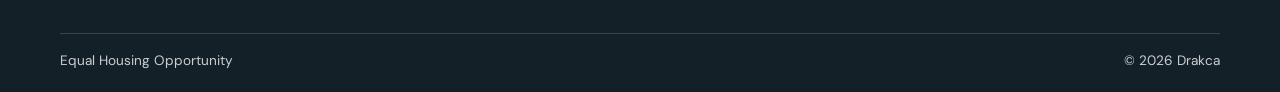
==== commit 51c43027: "List the office vacancies from the unit export. The unit file already has the street and the unit. R" ====
--- a/about.html
+++ b/about.html
@@ -48,7 +48,7 @@
         <p>Drakca is the public name of DL Management, a real estate brokerage based in Bethesda, Maryland. The firm represents buyers and sellers in Maryland, Virginia, and Washington, D.C.</p>
         <p>Chantal leads the brokerage. Lisette Attias, her mother, is a principal of the practice.</p>
         <ul class="list">
-          <li>Vacancies listed for lease, with the address, rent, and date the office has confirmed.</li>
+          <li>Vacancies listed for lease, with the address and unit. Rent is shown when the office has confirmed it.</li>
           <li>Improvements and repairs for homes, businesses, and rental properties, quoted separately from rent.</li>
           <li>Residential and investment brokerage.</li>
           <li>Headquarters in Bethesda, Maryland.</li>
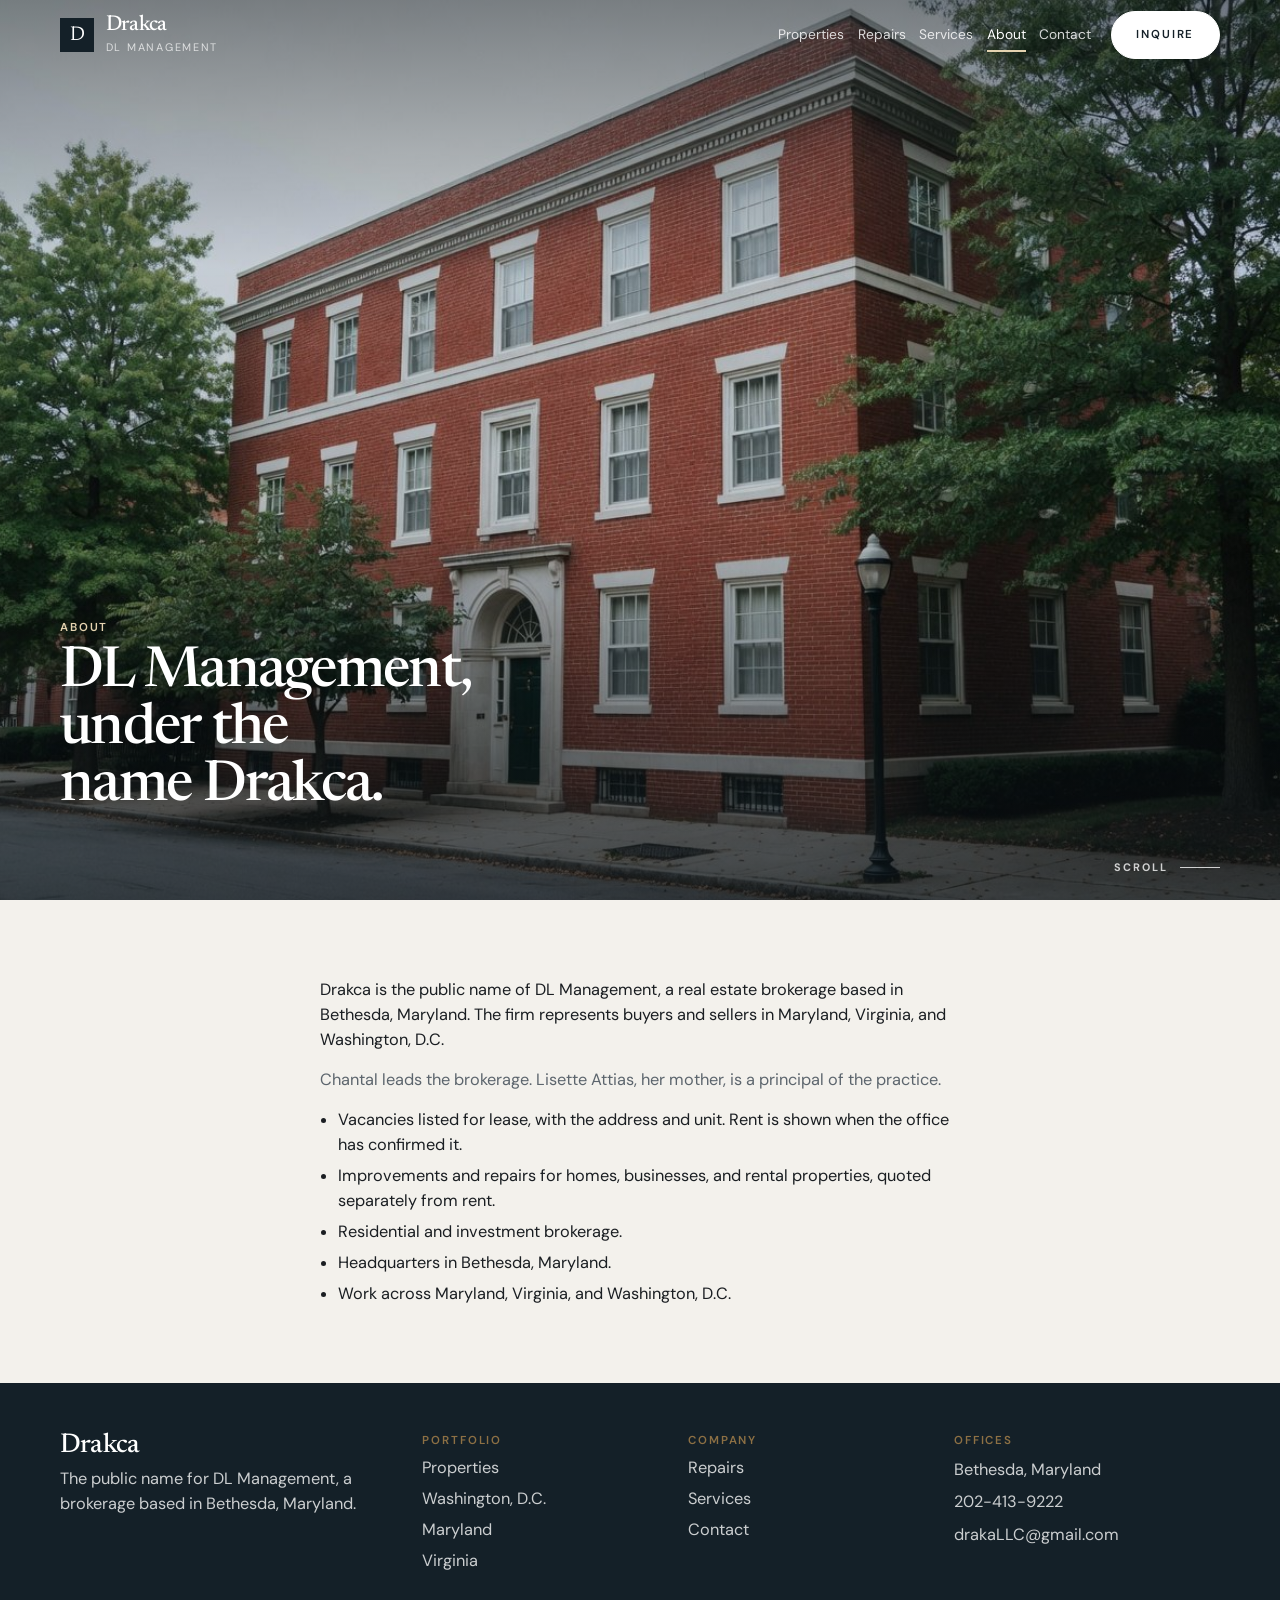
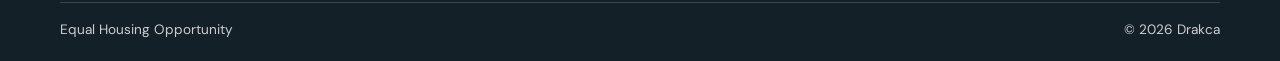
==== commit 35dddd20: "Publish the local preview to the live site. Separate the homepage sections, restyle listings and the" ====
--- a/about.html
+++ b/about.html
@@ -10,7 +10,7 @@
   <link rel="preconnect" href="https://fonts.googleapis.com">
   <link rel="preconnect" href="https://fonts.gstatic.com" crossorigin>
   <link href="https://fonts.googleapis.com/css2?family=DM+Sans:ital,opsz,wght@0,9..40,400;0,9..40,500;0,9..40,600;0,9..40,700&family=Newsreader:opsz,wght@6..72,400;6..72,500;6..72,600&display=swap" rel="stylesheet">
-  <link rel="stylesheet" href="css/styles.css?v=6">
+  <link rel="stylesheet" href="css/styles.css?v=14">
 </head>
 <body data-page="about">
   <a class="skip" href="#main">Skip to content</a>
@@ -22,8 +22,6 @@
         <a href="properties.html" data-nav="properties">Properties</a>
         <a href="improvements.html" data-nav="improvements">Repairs</a>
         <a href="services.html" data-nav="services">Services</a>
-        <a href="residents.html" data-nav="residents">Residents</a>
-        <a href="owners.html" data-nav="owners">Owners</a>
         <a href="about.html" data-nav="about">About</a>
         <a href="contact.html" data-nav="contact">Contact</a>
         <a class="btn nav-inquire" href="contact.html">Inquire</a>
@@ -61,7 +59,7 @@
     <div class="wrap foot-grid">
       <div><p class="brand-name">Drakca</p><p>The public name for DL Management, a brokerage based in Bethesda, Maryland.</p></div>
       <div><p class="foot-label">Portfolio</p><a href="properties.html">Properties</a><a href="properties.html?state=Washington%2C%20D.C.">Washington, D.C.</a><a href="properties.html?state=Maryland">Maryland</a><a href="properties.html?state=Virginia">Virginia</a></div>
-      <div><p class="foot-label">Company</p><a href="improvements.html">Repairs</a><a href="services.html">Services</a><a href="residents.html">Residents</a><a href="owners.html">Owners</a><a href="contact.html">Contact</a></div>
+      <div><p class="foot-label">Company</p><a href="improvements.html">Repairs</a><a href="services.html">Services</a><a href="contact.html">Contact</a></div>
       <div><p class="foot-label">Offices</p><p>Bethesda, Maryland</p><p><a data-phone href=""></a></p><p><a data-email href=""></a></p></div>
     </div>
     <div class="wrap legal"><span>Equal Housing Opportunity</span><span>© <span id="year">2026</span> Drakca</span></div>
--- a/css/styles.css
+++ b/css/styles.css
@@ -66,7 +66,7 @@
 }
 .site-header.is-scrolled,
 body.nav-open .site-header {
-  background: rgba(255, 252, 248, .96);
+  background: var(--white);
   border-bottom-color: var(--line);
   color: var(--navy);
 }
@@ -161,6 +161,65 @@
 .btn-line { background: transparent; color: var(--navy); border-color: var(--navy); }
 .btn-line:hover { background: var(--navy); color: white; }
 .btn-block { width: 100%; }
+.btn-glass {
+  display: inline-flex;
+  align-items: center;
+  justify-content: center;
+  gap: 0.45rem;
+  min-height: 2.7rem;
+  padding: 0 1.05rem;
+  border-radius: 999px;
+  text-decoration: none;
+  font-size: 0.72rem;
+  font-weight: 600;
+  letter-spacing: 0.12em;
+  text-transform: uppercase;
+  color: var(--navy);
+  background: linear-gradient(180deg, rgba(255,252,248,.78), rgba(243,241,236,.48));
+  border: 1px solid rgba(255,255,255,.82);
+  box-shadow:
+    inset 0 1px 0 rgba(255,255,255,.92),
+    inset 0 -1px 0 rgba(20,32,40,.05),
+    0 8px 18px rgba(20,32,40,.08);
+  backdrop-filter: blur(16px) saturate(1.45);
+  -webkit-backdrop-filter: blur(16px) saturate(1.45);
+}
+.btn-glass:hover {
+  color: var(--navy);
+  background: linear-gradient(180deg, rgba(255,252,248,.92), rgba(243,241,236,.7));
+}
+.btn-glass-strong {
+  color: white;
+  background: linear-gradient(180deg, rgba(56,78,92,.78), rgba(20,32,40,.72));
+  border-color: rgba(255,255,255,.28);
+  box-shadow:
+    inset 0 1px 0 rgba(255,255,255,.32),
+    0 10px 22px rgba(20,32,40,.16);
+}
+.btn-glass-strong:hover { color: white; background: linear-gradient(180deg, rgba(56,78,92,.9), rgba(20,32,40,.84)); }
+.btn-glass-plain {
+  letter-spacing: 0;
+  text-transform: none;
+  font-size: 0.95rem;
+}
+.hero .btn-glass,
+.page-hero .btn-glass,
+.band .btn-glass,
+.close .btn-glass {
+  color: white;
+  background: linear-gradient(180deg, rgba(255,255,255,.28), rgba(255,255,255,.1));
+  border-color: rgba(255,255,255,.42);
+  box-shadow:
+    inset 0 1px 0 rgba(255,255,255,.48),
+    0 8px 20px rgba(0,0,0,.16);
+}
+.hero .btn-glass:hover,
+.page-hero .btn-glass:hover,
+.band .btn-glass:hover,
+.close .btn-glass:hover {
+  color: white;
+  background: linear-gradient(180deg, rgba(255,255,255,.4), rgba(255,255,255,.16));
+}
 
 .hero {
   position: relative;
@@ -298,7 +357,7 @@
 .contact-line a:hover { border-bottom-color: currentColor; }
 
 .section { padding: clamp(3.2rem, 6vw, 5.2rem) 0; }
-section[id], #estimate { scroll-margin-top: calc(var(--header) + 0.75rem); }
+section[id], #estimate, #owner-start { scroll-margin-top: calc(var(--header) + 0.75rem); }
 body[data-page="properties"] #page {
   scroll-margin-top: var(--header);
   box-shadow: 0 -3rem 0 var(--bg);
@@ -382,6 +441,11 @@
   font-size: 0.98rem;
   line-height: 1.2;
 }
+.bubble-place {
+  color: var(--muted);
+  font-size: 0.78rem;
+  line-height: 1.3;
+}
 .bubble:hover .bubble-name { text-decoration: underline; text-underline-offset: 0.14em; }
 .shop {
   display: flex;
@@ -401,13 +465,15 @@
 .apply-note a { font-weight: 600; }
 .see-properties {
   display: inline-flex;
-  flex-direction: column;
+  flex-direction: row;
   align-items: center;
-  gap: 0.4rem;
-  margin-top: 1.25rem;
+  gap: 0.7rem;
+  margin-top: 1.7rem;
   color: var(--navy);
   font-weight: 600;
-  font-size: 0.95rem;
+  font-size: 0.72rem;
+  letter-spacing: 0.16em;
+  text-transform: uppercase;
   text-decoration: none;
 }
 .see-properties:hover { color: var(--brass); }
@@ -421,6 +487,181 @@
 }
 .see-arrow svg { width: 0.95rem; height: 0.95rem; display: block; }
 
+.home-lease,
+.home-repairs,
+.home-markets,
+.home-practice {
+  background: transparent;
+  border: 0;
+  padding: 0 0 1.2rem;
+}
+.home-lease { padding-top: 1.35rem; }
+.home-lease > .wrap,
+.home-repairs > .wrap,
+.home-markets > .wrap,
+.home-practice > .wrap {
+  border: 1px solid var(--line);
+  padding: clamp(1.35rem, 2.4vw, 2rem);
+}
+.home-lease > .wrap,
+.home-repairs > .wrap,
+.home-practice > .wrap { background: var(--white); }
+.home-markets > .wrap {
+  background: var(--navy);
+  border-color: var(--navy);
+  color: white;
+}
+
+.lease-intro {
+  display: grid;
+  grid-template-columns: minmax(0, 1fr) auto;
+  grid-template-areas:
+    "eyebrow link"
+    "note link";
+  gap: 0.35rem 1.5rem;
+  align-items: center;
+  margin-bottom: 1.25rem;
+  padding-bottom: 1.05rem;
+  border-bottom: 1px solid var(--line);
+}
+.lease-intro .eyebrow { grid-area: eyebrow; }
+.lease-note {
+  grid-area: note;
+  margin: 0;
+  padding: 0;
+  border: 0;
+  color: var(--muted);
+  max-width: 36rem;
+}
+.lease-all { grid-area: link; justify-self: end; }
+.lease-all, .preview-link {
+  display: inline-flex;
+  align-items: center;
+  gap: 0.45rem;
+  color: var(--brass);
+  font-size: 0.72rem;
+  font-weight: 600;
+  letter-spacing: 0.14em;
+  text-transform: uppercase;
+  text-decoration: none;
+}
+.lease-all svg, .preview-link svg { width: 0.95rem; height: 0.95rem; flex: none; }
+.lease-all.btn-glass, .preview-link.btn-glass {
+  color: var(--navy);
+  min-height: 2.35rem;
+  padding: 0 0.9rem;
+}
+.preview-link.btn-glass { align-self: flex-start; }
+.lease-all.btn-glass:hover, .preview-card:hover .preview-link.btn-glass { color: var(--navy); }
+.lease-row {
+  display: grid;
+  grid-template-columns: repeat(3, 1fr);
+  gap: 0.9rem;
+  align-items: stretch;
+}
+.preview-card {
+  display: flex;
+  flex-direction: column;
+  min-height: 100%;
+  text-decoration: none;
+  color: inherit;
+  background: var(--bg);
+  border: 1px solid var(--line);
+}
+.preview-card:hover { border-color: #cfc6b8; }
+.preview-face {
+  display: flex;
+  flex-direction: column;
+  align-items: flex-start;
+  aspect-ratio: 5 / 3.2;
+  padding: 1.05rem 1.1rem 1rem;
+  background: var(--navy);
+  color: white;
+  border-bottom: 2px solid #e4d3b0;
+}
+.preview-kicker {
+  font-size: 0.72rem;
+  font-weight: 600;
+  letter-spacing: 0.16em;
+  text-transform: uppercase;
+  color: #e4d3b0;
+}
+.preview-mark {
+  margin-top: auto;
+  font-family: var(--serif);
+  font-size: clamp(1.8rem, 2.15vw, 2.2rem);
+  font-weight: 500;
+  letter-spacing: -0.03em;
+  line-height: 1.02;
+}
+.preview-where { margin-top: 0.4rem; color: rgba(255,255,255,.72); font-size: 0.92rem; }
+.preview-body {
+  display: flex;
+  flex-direction: column;
+  gap: 0.5rem;
+  flex: 1;
+  padding: 1.05rem 1.1rem 1.15rem;
+  background: var(--white);
+}
+.preview-title {
+  font-family: var(--serif);
+  font-size: clamp(1.28rem, 1.5vw, 1.48rem);
+  font-weight: 500;
+  letter-spacing: -0.03em;
+  line-height: 1.12;
+}
+.preview-copy { color: var(--muted); }
+.preview-link { margin-top: auto; padding-top: 0.85rem; }
+.preview-card:hover .preview-title { text-decoration: underline; text-underline-offset: 0.14em; }
+
+.home-repairs .steps { gap: 0.85rem; }
+.home-repairs .step {
+  background: var(--bg);
+  border: 1px solid var(--line);
+  padding: 1.1rem 1.15rem 1.2rem;
+}
+.home-repairs .step h3 { font-size: clamp(1.45rem, 2vw, 1.75rem); }
+
+.home-markets .section-head { max-width: 36rem; }
+.home-markets h2 { color: white; }
+.home-markets .lede { color: rgba(255,255,255,.74); }
+.home-markets .markets { gap: 0; margin-top: 0.15rem; }
+.home-markets .market {
+  background: transparent;
+  border: 0;
+  border-left: 1px solid rgba(255,255,255,.18);
+  padding: 0.15rem 1.35rem 0.1rem;
+  gap: 0.5rem;
+}
+.home-markets .market:first-child { border-left: 0; padding-left: 0; }
+.home-markets .market h3 { color: white; font-size: clamp(1.85rem, 2.5vw, 2.4rem); }
+.home-markets .market p { color: rgba(255,255,255,.74); }
+.home-markets a.market .btn-glass {
+  margin-top: auto;
+  align-self: flex-start;
+  color: white;
+  background: linear-gradient(180deg, rgba(255,255,255,.2), rgba(255,255,255,.08));
+  border-color: rgba(255,255,255,.32);
+  box-shadow: inset 0 1px 0 rgba(255,255,255,.28), 0 8px 16px rgba(0,0,0,.14);
+}
+.home-markets a.market:hover .btn-glass { color: white; background: linear-gradient(180deg, rgba(255,255,255,.3), rgba(255,255,255,.12)); }
+
+.home-practice .service-grid { grid-template-columns: repeat(3, 1fr); gap: 0.85rem; }
+.home-practice .service-card {
+  background: var(--bg);
+  padding: 1.1rem 1.05rem 1.2rem;
+}
+.home-practice .service-card h3 { font-size: 1.35rem; }
+
+body[data-page="home"] .band,
+body[data-page="home"] .close {
+  width: min(var(--max), calc(100% - var(--pad) * 2));
+  margin-inline: auto;
+}
+body[data-page="home"] .band { margin-bottom: 1.2rem; }
+body[data-page="home"] .close { margin-bottom: 1.35rem; min-height: 0; }
+body[data-page="home"] .close-copy { padding: 2.8rem 0 2.4rem; }
+
 .markets { display: grid; grid-template-columns: repeat(3, 1fr); gap: 1rem; }
 .market {
   background: var(--white);
@@ -434,7 +675,7 @@
 .market li + li { margin-top: 0.25rem; }
 a.market { text-decoration: none; color: inherit; }
 .market a { margin-top: auto; color: var(--navy); }
-a.market .btn-text { margin-top: auto; align-self: flex-start; color: var(--navy); }
+a.market .btn-text, a.market .btn-glass { margin-top: auto; align-self: flex-start; }
 a.market:hover h3 { text-decoration: underline; text-underline-offset: 0.14em; }
 
 .book, .featured {
@@ -446,13 +687,27 @@
 .card {
   display: flex; flex-direction: column;
   text-decoration: none; color: inherit;
-  background: var(--white);
-  border: 1px solid var(--line);
+  border-radius: 22px;
+  overflow: hidden;
+  background: linear-gradient(180deg, rgba(255,252,248,.74), rgba(243,241,236,.46));
+  border: 1px solid rgba(255,255,255,.86);
+  box-shadow:
+    inset 0 1px 0 rgba(255,255,255,.96),
+    inset 0 -1px 0 rgba(20,32,40,.04),
+    0 12px 26px rgba(20,32,40,.07);
+  backdrop-filter: blur(18px) saturate(1.45);
+  -webkit-backdrop-filter: blur(18px) saturate(1.45);
+}
+.card:hover {
+  background: linear-gradient(180deg, rgba(255,252,248,.9), rgba(243,241,236,.62));
+  box-shadow:
+    inset 0 1px 0 rgba(255,255,255,.98),
+    0 16px 30px rgba(20,32,40,.1);
 }
 .card figure { margin: 0; overflow: hidden; background: #e7e2da; }
 .card img { width: 100%; aspect-ratio: 3/2; object-fit: cover; transition: transform .45s ease; }
 .card:hover img { transform: scale(1.035); }
-.card-body { padding: 0.9rem 0.95rem 1.05rem; }
+.card-body { padding: 1.05rem 1.15rem 1.15rem; }
 .card h3 { font-size: 1.45rem; margin: 0.3rem 0 0.25rem; }
 .card .meta, .card .open-note { color: var(--muted); font-size: 0.92rem; }
 .card .open-note { color: var(--navy); margin-top: 0.35rem; font-weight: 600; }
@@ -561,7 +816,9 @@
 .chip.is-on { background: var(--navy); color: white; border-color: var(--navy); }
 .search-row { display: grid; grid-template-columns: 1fr; }
 .search-row input { width: 100%; border: 1px solid var(--line); background: var(--white); padding: 0.75rem 0.8rem; font-size: 1rem; }
-.result-count { color: var(--muted); margin: 0 0 1rem; font-size: 0.92rem; }
+.result-row { display: flex; align-items: center; gap: 0.75rem; margin: 0 0 1rem; }
+.result-count { color: var(--muted); margin: 0; font-size: 0.92rem; }
+.result-row .btn-glass { min-height: 2.15rem; }
 .empty { color: var(--muted); padding: 0.5rem 0 1rem; }
 .empty button { border: 0; background: none; padding: 0; color: var(--navy); font-weight: 600; text-decoration: underline; text-underline-offset: 0.15em; }
 
@@ -588,6 +845,95 @@
   top: 5.5rem;
 }
 .inquiry p { color: var(--muted); margin: 0.4rem 0 1rem; }
+
+body[data-page="property"] .site-header {
+  background: var(--white);
+  border-bottom-color: var(--line);
+  color: var(--navy);
+}
+body[data-page="property"] .nav-inquire {
+  background: var(--navy);
+  color: white;
+  border-color: var(--navy);
+}
+body[data-page="property"] .menu-toggle {
+  border-color: var(--line);
+  background: var(--white);
+  color: var(--navy);
+}
+body[data-page="property"] .nav-panel a[aria-current="page"] { border-bottom-color: var(--brass); }
+.listing { padding: calc(var(--header) + 1.15rem) 0 3.2rem; }
+.listing-back { margin: 0 0 0.85rem; }
+.listing-photo {
+  position: relative;
+  margin: 0;
+  height: min(58vh, 32rem);
+  border-radius: 22px;
+  overflow: hidden;
+  background: var(--navy);
+}
+.listing-photo img { width: 100%; height: 100%; object-fit: cover; object-position: center 42%; }
+.listing-photo-note {
+  position: absolute;
+  left: 1rem;
+  bottom: 1rem;
+  max-width: calc(100% - 2rem);
+  pointer-events: none;
+  text-transform: none;
+  letter-spacing: 0.01em;
+  font-size: 0.84rem;
+  line-height: 1.3;
+  text-align: left;
+  white-space: normal;
+  min-height: 0;
+  padding: 0.55rem 0.85rem;
+}
+.listing-body {
+  display: grid;
+  grid-template-columns: minmax(0, 1.45fr) minmax(16.5rem, 0.7fr);
+  gap: 1.4rem 2rem;
+  align-items: start;
+  margin-top: 1.35rem;
+}
+.listing-price {
+  font-family: var(--serif);
+  font-size: clamp(2rem, 3vw, 2.7rem);
+  font-weight: 500;
+  letter-spacing: -0.03em;
+  line-height: 1;
+}
+.listing h1 { font-size: clamp(2.15rem, 4vw, 3.35rem); margin-top: 0.3rem; }
+.listing-place { color: var(--muted); margin-top: 0.4rem; }
+.listing-meta { display: flex; flex-wrap: wrap; gap: 0.45rem; margin-top: 0.95rem; }
+.listing-meta span {
+  display: inline-flex;
+  align-items: center;
+  min-height: 2.15rem;
+  padding: 0 0.8rem;
+  border-radius: 999px;
+  color: var(--navy);
+  background: linear-gradient(180deg, rgba(255,252,248,.8), rgba(243,241,236,.55));
+  border: 1px solid rgba(255,255,255,.85);
+  box-shadow: inset 0 1px 0 rgba(255,255,255,.9), 0 6px 14px rgba(20,32,40,.05);
+  font-size: 0.78rem;
+  font-weight: 600;
+}
+.listing .story p:first-child { margin-top: 1.2rem; color: var(--ink); }
+.listing-card {
+  position: sticky;
+  top: calc(var(--header) + 0.85rem);
+  padding: 1.15rem;
+  border-radius: 22px;
+  background: linear-gradient(180deg, rgba(255,252,248,.78), rgba(243,241,236,.62));
+  border: 1px solid rgba(255,255,255,.86);
+  box-shadow: inset 0 1px 0 rgba(255,255,255,.95), 0 14px 32px rgba(20,32,40,.07);
+  backdrop-filter: blur(18px) saturate(1.4);
+  -webkit-backdrop-filter: blur(18px) saturate(1.4);
+}
+.listing-card h2 { font-size: 1.85rem; margin: 0.25rem 0 0.45rem; }
+.listing-card p { color: var(--muted); }
+.listing-actions { display: grid; gap: 0.55rem; margin-top: 1rem; }
+.listing-actions .btn-glass { width: 100%; }
 .gallery { display: grid; grid-template-columns: 1fr 1fr; gap: 0.7rem; margin-top: 1rem; }
 .gallery img { width: 100%; aspect-ratio: 3/2; object-fit: cover; }
 
@@ -606,6 +952,14 @@
 .prose p + p, .prose .list { margin-top: 0.9rem; }
 .prose p { color: var(--muted); }
 .prose p:first-child { color: var(--ink); }
+.section-head-row .hero-actions { margin-top: 0; flex-direction: column; align-items: flex-end; }
+.page-band { background: var(--white); border-top: 1px solid var(--line); }
+.page-band .contact-grid h2 { font-size: clamp(2.1rem, 4vw, 2.6rem); margin: 0.4rem 0 0.6rem; }
+.page-band .callout { background: var(--bg); margin-bottom: 1.6rem; }
+.page-band .form, .page-band .form-success,
+.page-band .step, .page-band .info-card { background: var(--bg); }
+.repair-aside { color: var(--muted); margin-top: 1rem; max-width: 36rem; }
+.repair-aside a { color: var(--ink); }
 .contact-grid, .about-grid {
   display: grid;
   grid-template-columns: 0.85fr 1.15fr;
@@ -681,6 +1035,14 @@
   .markets, .book, .featured, .service-grid, .quotes, .split, .steps, .facts, .story-grid, .contact-grid, .about-grid, .form-row, .foot-grid, .band {
     grid-template-columns: 1fr;
   }
+  .home-practice .service-grid { grid-template-columns: 1fr 1fr; }
+  .home-markets .market {
+    border-left: 0;
+    border-top: 1px solid rgba(255,255,255,.18);
+    padding: 1.05rem 0 0;
+  }
+  .home-markets .market:first-child { border-top: 0; padding-top: 0; }
+  .home-markets .market + .market { margin-top: 1rem; }
   .inquiry { position: static; }
 }
 @media (max-width: 860px) {
@@ -688,6 +1050,16 @@
   .finder label:nth-child(2) { border-right: 0; }
   .finder-query { grid-column: 1 / -1; padding-left: 0; border-top: 1px solid var(--finder-line); }
   .finder-go { grid-column: 1 / -1; justify-content: flex-start; margin: 0.35rem 0 0.7rem; }
+  .lease-intro {
+    grid-template-columns: 1fr;
+    grid-template-areas: "eyebrow" "note" "link";
+    align-items: start;
+  }
+  .lease-all { justify-self: start; }
+  .lease-row { grid-template-columns: 1fr; }
+  .listing-body { grid-template-columns: 1fr; }
+  .listing-card { position: static; }
+  .listing-photo { height: 18rem; border-radius: 16px; }
 }
 @media (max-width: 640px) {
   .book, .featured { grid-template-columns: 1fr; }
@@ -701,6 +1073,8 @@
   .hero h1 { font-size: clamp(2.35rem, 10vw, 3.1rem); }
   .page-hero h1 { font-size: clamp(2.2rem, 9vw, 2.9rem); }
   .section-head-row { flex-direction: column; align-items: flex-start; }
+  .section-head-row .hero-actions { align-items: flex-start; }
+  .home-practice .service-grid { grid-template-columns: 1fr; }
 }
 @media (prefers-reduced-motion: reduce) {
   html { scroll-behavior: auto; }
